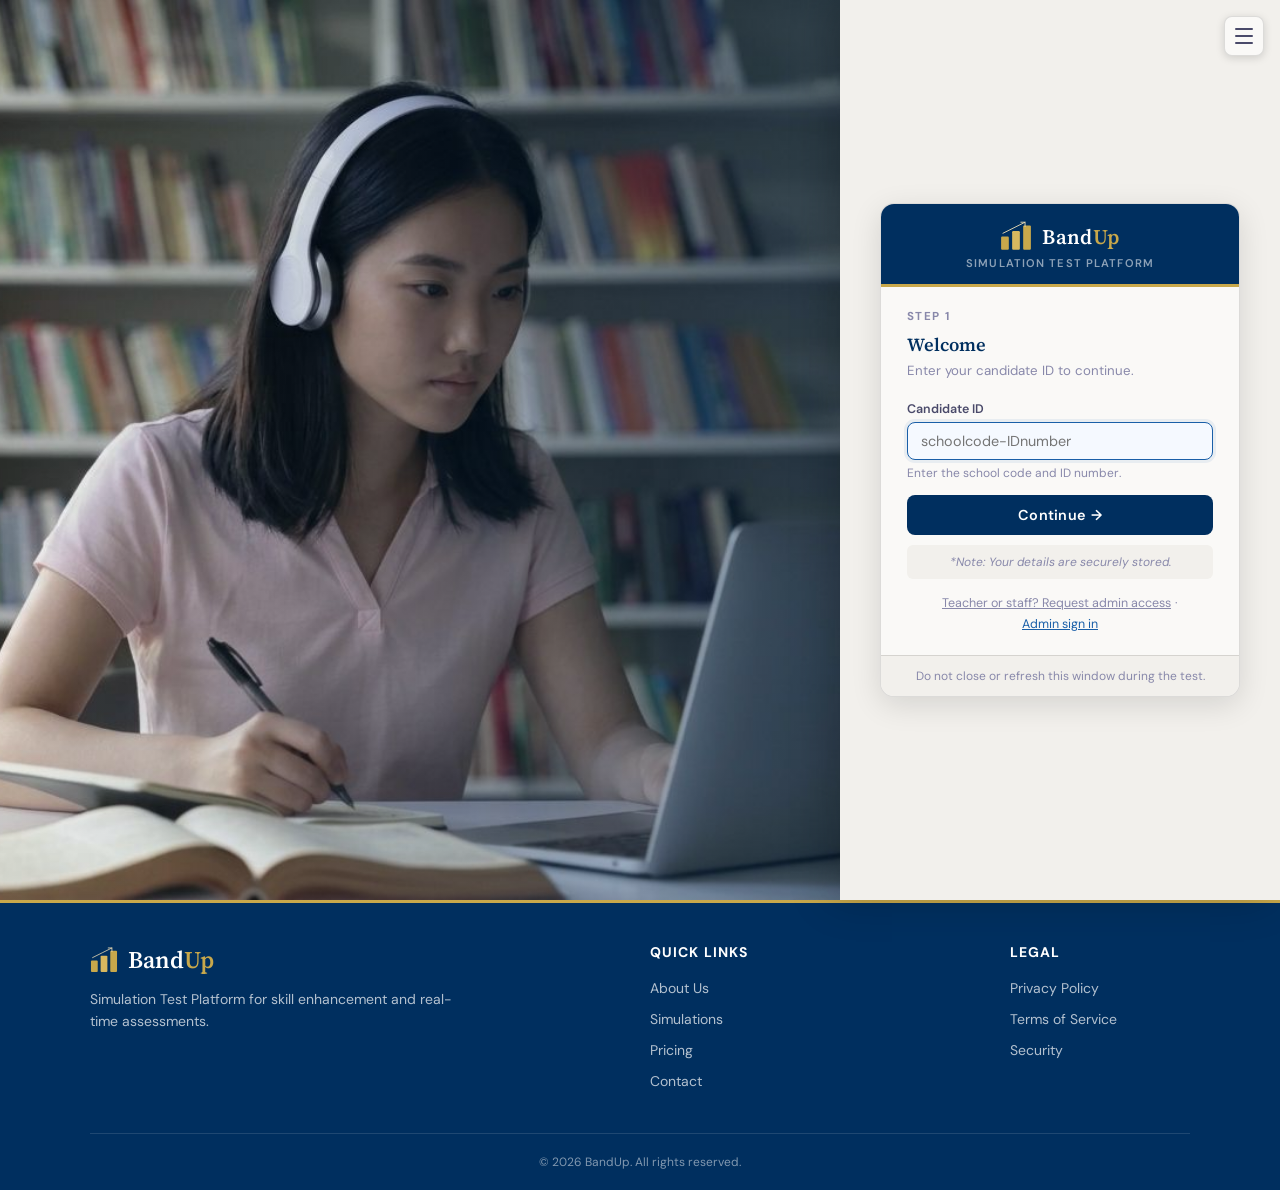
==== index.html @ 25b9d1f2 "Update index.html" ====
<!DOCTYPE html>
<html lang="en">
<head>
<meta charset="UTF-8">
<meta name="viewport" content="width=device-width, initial-scale=1.0">
<title>Sign In — BandUp</title>
<link rel="preconnect" href="https://fonts.googleapis.com">
<link href="https://fonts.googleapis.com/css2?family=Source+Serif+4:wght@300;400;600&family=DM+Sans:wght@400;500;600&display=swap" rel="stylesheet">
<style>
  *{box-sizing:border-box;margin:0;padding:0}
  html{font-size:100%;transition:font-size 0.08s linear}
  :root{
    --ink:#1a1a2e;--ink2:#4a4a6a;--ink3:#8888aa;
    --paper:#faf9f7;--paper2:#f2f0ec;--paper3:#e8e5df;
    --blue:#002f5f;--blue2:#1a5fa8;--gold:#c8a84b;
    --green:#2e7d4f;--red:#c0392b;--border:rgba(0,0,0,0.12);
    --input-bg:#fff;--input-bg-focus:#f5f9ff;
  }
  body.dark-mode{
    --ink:#e8e8f0;--ink2:#b8b8d0;--ink3:#8888aa;
    --paper:#1c1d2b;--paper2:#23243a;--paper3:#33344a;
    --blue:#1a5fa8;--blue2:#3a7fd8;--gold:#d8b85f;
    --green:#4caf6e;--red:#e05858;--border:rgba(255,255,255,0.12);
    --input-bg:#23243a;--input-bg-focus:#2a2c46;
  }

  /* BURGER MENU (accessibility settings) */
  .a11y-menu{position:fixed;top:16px;right:16px;z-index:10}
  .burger-btn{width:40px;height:40px;display:flex;flex-direction:column;align-items:center;justify-content:center;gap:5px;background:var(--paper);border:1px solid var(--border);border-radius:8px;cursor:pointer;box-shadow:0 2px 8px rgba(0,0,0,0.15)}
  .burger-btn:hover{background:var(--paper2)}
  .burger-btn span{display:block;width:18px;height:2px;background:var(--ink2);border-radius:2px;transition:transform 0.2s ease,opacity 0.2s ease}
  .burger-btn.open span:nth-child(1){transform:translateY(7px) rotate(45deg)}
  .burger-btn.open span:nth-child(2){opacity:0}
  .burger-btn.open span:nth-child(3){transform:translateY(-7px) rotate(-45deg)}
  .a11y-panel{position:absolute;top:48px;right:0;width:250px;background:var(--paper);border:1px solid var(--border);border-radius:10px;box-shadow:0 10px 30px rgba(0,0,0,0.25);padding:12px 14px;display:flex;flex-direction:column;gap:12px}
  .a11y-panel[hidden]{display:none}
  .a11y-row{display:flex;align-items:center;justify-content:space-between;gap:10px}
  .a11y-label{font-size:0.78rem;font-weight:600;color:var(--ink2)}
  .a11y-panel .fs-btn{background:var(--paper2);border:1px solid var(--border);color:var(--ink2)}
  .a11y-panel .fs-btn:hover{background:var(--paper3)}
  .font-size-ctrl{display:flex;gap:8px;align-items:center}
  .fs-icon{font-family:'DM Sans',sans-serif;font-weight:700;color:var(--ink2);line-height:1;user-select:none}
  .fs-icon-sm{font-size:0.68rem}
  .fs-icon-lg{font-size:1rem}
  .fs-slider{width:80px;height:4px;-webkit-appearance:none;appearance:none;background:var(--paper3);border-radius:2px;outline:none;cursor:pointer}
  .fs-slider::-webkit-slider-thumb{-webkit-appearance:none;appearance:none;width:14px;height:14px;border-radius:50%;background:var(--blue);cursor:pointer;border:2px solid #fff;box-shadow:0 1px 4px rgba(0,0,0,0.3)}
  .fs-slider::-moz-range-thumb{width:14px;height:14px;border-radius:50%;background:var(--blue);cursor:pointer;border:none;box-shadow:0 1px 4px rgba(0,0,0,0.3)}
  .fs-btn{padding:6px 12px;border-radius:5px;font-size:0.78rem;font-weight:700;cursor:pointer;font-family:'DM Sans',sans-serif;transition:all 0.15s;line-height:1}

  /* PAGE LAYOUT — picture left, login panel right */
  body{font-family:'DM Sans',sans-serif;margin:0;color:var(--ink);background:var(--paper);overflow-x:hidden}
  body.dark-mode{background-color:#15161f}

  .page{display:flex;min-height:100vh}
  .hero{
    flex:1;position:relative;
    background:url('img/login-page-img.jpg') center/cover no-repeat;
    background-color:var(--blue);
  }
  .hero::before{
    content:'';position:absolute;inset:0;pointer-events:none;
    background:linear-gradient(90deg,rgba(0,47,95,0.05) 0%,rgba(0,47,95,0.35) 100%);
  }

  .login-shell{
    position:relative;z-index:1;flex:0 0 440px;
    display:flex;align-items:center;justify-content:center;
    padding:24px;background:var(--paper2);
    box-shadow:-10px 0 40px rgba(0,0,0,0.2);
  }

  @media (max-width:800px){
    .page{flex-direction:column}
    .hero{display:none}
    .login-shell{flex:1 1 auto;box-shadow:none;padding:20px}
  }

  /* CARD (smaller) */
  .card{
    position:relative;width:100%;max-width:360px;min-height:0;
    max-height:calc(100vh - 48px);
    background:var(--paper);border:1px solid var(--border);border-radius:14px;
    box-shadow:0 8px 30px rgba(0,0,0,0.12);overflow:hidden;
    display:flex;flex-direction:column;
  }
  .card-header{background:var(--blue);padding:16px 26px 14px;text-align:center;border-bottom:3px solid var(--gold)}
  .brand-lockup{display:flex;align-items:center;justify-content:center;gap:10px;margin-bottom:4px}
  .card-logo-text{font-family:'Source Serif 4',serif;font-size:1.3rem;font-weight:600;color:#fff;letter-spacing:0.02em}
  .card-logo-text span{color:var(--gold)}
  .card-sub{font-size:0.7rem;color:rgba(255,255,255,0.55);letter-spacing:0.1em;text-transform:uppercase;font-weight:600}

  .card-body{padding:22px 26px;flex:1;overflow-y:auto;min-height:0}
  .step{animation:stepIn 0.32s cubic-bezier(0.16,1,0.3,1)}
  @keyframes stepIn{from{opacity:0;transform:translateY(10px) scale(0.99)}to{opacity:1;transform:translateY(0) scale(1)}}
  @keyframes popIn{from{opacity:0;transform:scale(0.96)}to{opacity:1;transform:scale(1)}}
  .card{animation:popIn 0.4s cubic-bezier(0.16,1,0.3,1)}

  .btn-primary{transition:transform 0.15s cubic-bezier(0.16,1,0.3,1),box-shadow 0.15s ease,background 0.15s ease}
  .btn-primary:hover{transform:translateY(-1px);box-shadow:0 6px 16px rgba(0,47,95,0.25)}
  .btn-primary:active{transform:translateY(0) scale(0.98)}
  .field input,.field select{transition:border-color 0.15s ease,box-shadow 0.15s ease,background-color 0.15s ease}
  .error-msg,.success-msg{transition:opacity 0.2s ease,transform 0.2s ease}
  .error-msg.show,.success-msg.show{animation:shake 0.35s ease}
  @keyframes shake{0%,100%{transform:translateX(0)}20%{transform:translateX(-4px)}40%{transform:translateX(4px)}60%{transform:translateX(-3px)}80%{transform:translateX(3px)}}
  .back-link{transition:transform 0.15s ease,color 0.15s ease}
  .back-link:hover{transform:translateX(-2px)}
  .spinner{transition:opacity 0.15s ease}

  body.no-animations, body.no-animations *, body.no-animations *::before, body.no-animations *::after{
    animation-duration:0.001s !important; animation-delay:0s !important;
    transition-duration:0.001s !important; transition-delay:0s !important;
  }

  .step-label{font-size:0.72rem;font-weight:700;letter-spacing:0.12em;text-transform:uppercase;color:var(--ink3);margin-bottom:8px}
  .step-title{font-family:'Source Serif 4',serif;font-size:1.15rem;font-weight:600;color:var(--blue);margin-bottom:4px}
  .step-desc{font-size:0.83rem;color:var(--ink3);margin-bottom:20px;line-height:1.5}
  .field{margin-bottom:14px}
  .field label{display:block;font-size:0.78rem;font-weight:600;color:var(--ink2);margin-bottom:5px}
  .field input,.field select{width:100%;padding:9px 13px;border:1px solid var(--paper3);border-radius:8px;font-family:'DM Sans',sans-serif;font-size:0.9rem;color:var(--ink);background:var(--input-bg,#fff)}
  .field input:focus,.field select:focus{outline:none;border-color:var(--blue2);background:var(--input-bg-focus,#f5f9ff);box-shadow:0 0 0 3px rgba(26,95,168,0.08)}
  .field input:disabled{background:var(--paper2);color:var(--ink3)}
  .field select{cursor:pointer}
  .row2{display:grid;grid-template-columns:1fr 1fr;gap:12px}
  .error-msg{font-size:0.78rem;color:var(--red);font-weight:600;margin-bottom:10px;display:none;padding:8px 12px;background:#fff5f5;border:1px solid #f5b8b8;border-radius:6px}
  .error-msg.show{display:block}
  .success-msg{font-size:0.78rem;color:var(--green);font-weight:600;margin-bottom:10px;display:none;padding:8px 12px;background:#f5fbf7;border:1px solid #a8dbb8;border-radius:6px}
  .success-msg.show{display:block}
  .btn-primary{width:100%;padding:11px;background:var(--blue);color:#fff;border:none;border-radius:8px;font-family:'DM Sans',sans-serif;font-size:0.9rem;font-weight:600;cursor:pointer;letter-spacing:0.02em;margin-top:6px;display:flex;align-items:center;justify-content:center;gap:8px}
  .btn-primary:hover{background:var(--blue2)}
  .btn-primary:disabled{background:var(--ink3);cursor:not-allowed;transform:none}
  .back-link{display:inline-flex;align-items:center;gap:6px;font-size:0.78rem;color:var(--ink3);cursor:pointer;margin-bottom:14px;background:none;border:none;font-family:'DM Sans',sans-serif;padding:0}
  .back-link:hover{color:var(--blue)}
  .back-link::before{content:'←'}
  .admin-badge{display:inline-block;margin-bottom:12px;background:rgba(200,168,75,0.12);border:1px solid rgba(200,168,75,0.35);color:#7a5f1a;border-radius:6px;padding:4px 12px;font-size:0.75rem;font-weight:700;letter-spacing:0.08em;text-transform:uppercase}
  .welcome-badge{background:#f0f5ff;border:1px solid #c0d0f0;border-radius:8px;padding:10px 14px;margin-bottom:16px;font-size:0.85rem;color:var(--blue)}
  .welcome-badge b{display:block;font-size:1rem;margin-bottom:2px}
  .footer-note{text-align:center;font-size:0.75rem;color:var(--ink3);padding:12px 26px;border-top:1px solid var(--border);background:var(--paper2)}
  .spinner{width:16px;height:16px;border:2px solid rgba(255,255,255,0.4);border-top-color:#fff;border-radius:50%;animation:spin 0.6s linear infinite;display:none}
  .spinner.show{display:block}
  @keyframes spin{to{transform:rotate(360deg)}}
  .pw-wrap{position:relative}
  .pw-toggle{position:absolute;right:12px;top:50%;transform:translateY(-50%);background:none;border:none;cursor:pointer;color:var(--ink3);font-size:0.8rem;padding:0}
  .pw-toggle:hover{color:var(--blue)}
  .pw-strength{height:3px;border-radius:2px;margin-top:5px;transition:all 0.3s;background:var(--paper3)}
  .pw-strength.weak{background:var(--red);width:33%}
  .pw-strength.fair{background:var(--gold);width:66%}
  .pw-strength.strong{background:var(--green);width:100%}
  .hidden{display:none!important}

  /* CONFIG WARNING */
  .config-warn{background:#fff9e6;border:1px solid #f5d87a;border-radius:8px;padding:12px 16px;margin-bottom:16px;font-size:0.82rem;color:#7a5f1a;line-height:1.6;display:none}
  .config-warn.show{display:block}

  /* SITE FOOTER — normal full-width block under the page */
  .site-footer{
    width:100%;
    background:var(--blue,#002f5f);
    color:rgba(255,255,255,0.85);
    border-top:3px solid var(--gold,#c8a84b);
    padding:40px 24px 20px;
    display:flex;flex-direction:column;align-items:center;
  }
  .footer-container{
    width:100%;max-width:1100px;margin:0 auto;
    display:flex;flex-direction:row;justify-content:space-between;align-items:flex-start;flex-wrap:wrap;gap:32px;
  }
  .footer-brand{flex:1 1 320px;max-width:380px}
  .footer-logo{
    display:flex;align-items:center;gap:10px;
    font-family:'Source Serif 4',serif;font-size:1.5rem;font-weight:600;color:#fff;margin-bottom:12px;
  }
  .footer-logo .gold-text{color:var(--gold,#c8a84b)}
  .footer-desc{font-size:0.875rem;line-height:1.6;color:rgba(255,255,255,0.7);margin:0}
  .footer-links{flex:0 1 180px}
  .footer-links h4{color:#fff;font-size:0.875rem;font-weight:700;margin:0 0 16px 0;letter-spacing:0.08em;text-transform:uppercase}
  .footer-links ul{list-style:none;padding:0;margin:0}
  .footer-links li{margin-bottom:10px}
  .footer-links a{color:rgba(255,255,255,0.7);text-decoration:none;font-size:0.875rem;transition:color 0.2s ease}
  .footer-links a:hover{color:var(--gold,#c8a84b)}
  .footer-bottom{
    width:100%;max-width:1100px;margin:32px auto 0;padding-top:20px;
    border-top:1px solid rgba(255,255,255,0.12);
    text-align:center;font-size:0.75rem;color:rgba(255,255,255,0.5);
  }
  @media (max-width:600px){
    .footer-container{flex-direction:column;gap:24px}
    .footer-brand,.footer-links{flex:1 1 auto;max-width:none}
  }
</style>
</head>
<body>

<div class="a11y-menu" id="a11y-menu">
  <button class="burger-btn" id="burger-btn" onclick="toggleA11yMenu()" aria-label="Display settings" aria-expanded="false" aria-controls="a11y-panel">
    <span></span><span></span><span></span>
  </button>
  <div class="a11y-panel" id="a11y-panel" hidden>
    <div class="a11y-row">
      <span class="a11y-label">Text size</span>
      <div class="font-size-ctrl" title="Adjust text size">
        <span class="fs-icon fs-icon-sm">A</span>
        <input type="range" class="fs-slider" id="fs-slider" min="85" max="145" step="1" value="100"
               oninput="setFontSize(this.value)" aria-label="Text size">
        <span class="fs-icon fs-icon-lg">A</span>
      </div>
    </div>
    <div class="a11y-row">
      <span class="a11y-label">Dark mode</span>
      <button class="fs-btn" id="dark-mode-toggle" onclick="toggleDarkMode()" title="Toggle dark mode">🌙</button>
    </div>
    <div class="a11y-row">
      <span class="a11y-label">Animations</span>
      <button class="fs-btn" id="anim-toggle" onclick="toggleAnimations()" title="Toggle animations">✨</button>
    </div>
  </div>
</div>

<div class="page">
  <div class="hero" aria-hidden="true"></div>

  <div class="login-shell">
    <div class="card">
      <div class="card-header">
        <div class="brand-lockup">
          <svg width="32" height="32" viewBox="0 0 290 270" role="img" aria-label="BandUp">
            <rect x="10" y="140" width="70" height="120" rx="10" fill="#c8a84b"/>
            <rect x="110" y="90" width="70" height="170" rx="10" fill="#d8b85f"/>
            <rect x="210" y="40" width="70" height="220" rx="10" fill="#c8a84b"/>
            <path d="M27 110 L127 60 L227 10" fill="none" stroke="#f2e2b8" stroke-width="8" stroke-linecap="round" stroke-linejoin="round"/>
            <path d="M189 10 L227 10 L227 48" fill="none" stroke="#f2e2b8" stroke-width="8" stroke-linecap="round" stroke-linejoin="round"/>
          </svg>
          <div class="card-logo-text">
            Band<span>Up</span>
          </div>
        </div>
        <div class="card-sub">Simulation Test Platform</div>
      </div>

      <div class="card-body">

        <!-- STEP 0: Setup warning if Supabase is not configured -->
        <div id="setup-warn" class="config-warn">
          ⚠️ <b>Supabase not configured.</b> Open <code>bandup-api.js</code> in a text editor and set <code>SUPABASE_URL</code> and <code>SUPABASE_ANON_KEY</code>. See <code>README_SUPABASE.md</code>.
        </div>

        <!-- STEP 1: Candidate Number -->
        <div id="step1" class="step">
          <div class="step-label">Step 1</div>
          <div class="step-title">Welcome</div>
          <div class="step-desc">Enter your candidate ID to continue.</div>
          <div class="field">
            <label for="candidateNum">Candidate ID</label>
            <input type="text" id="candidateNum" placeholder="schoolcode-IDnumber" autofocus oninput="this.value=this.value.toUpperCase()">
            <div style="font-size:0.75rem;color:var(--ink3);margin-top:5px">Enter the school code and ID number.</div>
          </div>
          <div class="error-msg" id="err1"></div>
          <button class="btn-primary" id="btn1" onclick="handleStep1()">
            <span id="btn1-txt">Continue →</span>
            <div class="spinner" id="spin1"></div>
          </button>
          <div style="font-size:0.75rem;font-style:italic;color:var(--ink3);text-align:center;margin-top:10px;padding:8px;background:var(--paper2);border-radius:6px;line-height:1.5">*Note: Your details are securely stored.</div>
          <div style="text-align:center;margin-top:12px">
            <button onclick="goTo('step1','step-admin-request')" style="background:none;border:none;color:var(--ink3);font-size:0.78rem;cursor:pointer;font-family:'DM Sans',sans-serif;text-decoration:underline">
              Teacher or staff? Request admin access
            </button>
            <span style="color:var(--ink3);font-size:0.78rem"> · </span>
            <button onclick="openAdminStep('sub','')" style="background:none;border:none;color:var(--blue2);font-size:0.78rem;cursor:pointer;font-family:'DM Sans',sans-serif;text-decoration:underline">
              Admin sign in
            </button>
          </div>
        </div>

        <!-- STEP ADMIN -->
        <div id="step-admin" class="step hidden">
          <button class="back-link" onclick="goTo('step-admin','step1')">Back</button>
          <div class="admin-badge">Admin Access</div>
          <div class="step-title">Administrator Login</div>
          <div class="step-desc" id="adminStepDesc">Enter admin password to access the control panel.</div>
          <div class="field hidden" id="adminEmailWrap">
            <label for="adminEmail">Admin Email</label>
            <input type="email" id="adminEmail" placeholder="name@email.com" autocomplete="username">
          </div>
          <div class="field">
            <label for="adminPass">Password</label>
            <input type="password" id="adminPass" placeholder="Enter password">
          </div>
          <div class="error-msg" id="err-admin"></div>
          <button class="btn-primary" onclick="verifyAdmin()">Sign In →</button>
          <div style="text-align:center;margin-top:12px">
            <button onclick="goTo('step-admin','step-admin-request')" style="background:none;border:none;color:var(--blue2);font-size:0.8rem;cursor:pointer;font-family:'DM Sans',sans-serif;text-decoration:underline">
              No account yet? Request admin access
            </button>
          </div>
        </div>

        <!-- STEP: REQUEST ADMIN ACCESS -->
        <div id="step-admin-request" class="step hidden">
          <button class="back-link" onclick="goTo('step-admin-request','step1')">Back</button>
          <div class="admin-badge">Admin Access</div>
          <div class="step-title">Request Admin Access</div>
          <div class="step-desc">Send a request to the Owner. You can sign in once it is approved, and you will only see the sections the Owner gives you.</div>
          <div class="field">
            <label for="adminReqName">Full Name</label>
            <input type="text" id="adminReqName" placeholder="e.g. Maria Santos" autocomplete="name">
          </div>
          <div class="field">
            <label for="adminReqEmail">Email Address</label>
            <input type="email" id="adminReqEmail" placeholder="name@email.com" autocomplete="email">
          </div>
          <div class="field">
            <label for="adminReqPass">Create Password</label>
            <div class="pw-wrap">
              <input type="password" id="adminReqPass" placeholder="At least 8 characters" autocomplete="new-password">
              <button class="pw-toggle" onclick="togglePw('adminReqPass',this)" type="button">Show</button>
            </div>
          </div>
          <div class="field">
            <label for="adminReqConfirm">Confirm Password</label>
            <div class="pw-wrap">
              <input type="password" id="adminReqConfirm" placeholder="Re-enter password" autocomplete="new-password">
              <button class="pw-toggle" onclick="togglePw('adminReqConfirm',this)" type="button">Show</button>
            </div>
          </div>
          <div class="error-msg" id="err-adminreq"></div>
          <div class="success-msg" id="suc-adminreq"></div>
          <button class="btn-primary" id="btn-adminreq" onclick="handleAdminRequest()">
            <span id="btn-adminreq-txt">Send Request →</span>
            <div class="spinner" id="spin-adminreq"></div>
          </button>
        </div>

        <!-- STEP 2a: RETURNING candidate — password login -->
        <div id="step-login" class="step hidden">
          <button class="back-link" onclick="goTo('step-login','step1')">Back</button>
          <div class="step-label">Welcome Back</div>
          <div class="welcome-badge" id="welcome-badge">
            <b id="welcome-name">Loading...</b>
            <span id="welcome-id" style="color:var(--ink3);font-size:0.78rem"></span>
          </div>
          <div class="step-desc">Enter your password to continue.</div>
          <div class="field">
            <label for="loginPass">Password</label>
            <div class="pw-wrap">
              <input type="password" id="loginPass" placeholder="Enter your password">
              <button class="pw-toggle" onclick="togglePw('loginPass',this)" type="button">Show</button>
            </div>
          </div>
          <div class="error-msg" id="err-login"></div>
          <button class="btn-primary" id="btn-login" onclick="handleLogin()">
            <span id="btn-login-txt">Sign In →</span>
            <div class="spinner" id="spin-login"></div>
          </button>
          <div style="text-align:center;margin-top:12px">
            <button onclick="goForgotPassword()" style="background:none;border:none;color:var(--blue2);font-size:0.8rem;cursor:pointer;font-family:'DM Sans',sans-serif;text-decoration:underline">
              Forgot password?
            </button>
          </div>
        </div>

        <!-- STEP 2b: NEW candidate — fill details + create password -->
        <div id="step-register" class="step hidden">
          <button class="back-link" onclick="goTo('step-register','step1')">Back</button>
          <div class="step-label">New Candidate — Registration</div>
          <div class="step-title">Personal Details</div>
          <div class="step-desc">Fill in your details and create a password. You'll use these to log in next time.</div>
          <div class="field">
            <label>Candidate Number</label>
            <input type="text" id="disp-id" disabled>
          </div>
          <div class="field">
            <label for="fullName">Full Name</label>
            <input type="text" id="fullName" placeholder="e.g. Santos, Maria">
          </div>
          <div class="row2">
            <div class="field">
              <label for="dob">Date of Birth</label>
              <input type="date" id="dob">
            </div>
            <div class="field">
              <label for="gender">Gender</label>
              <select id="gender">
                <option value="">Select...</option>
                <option>Male</option><option>Female</option>
                <option>Prefer not to say</option>
              </select>
            </div>
          </div>
          <div class="field">
            <label for="nationality">Nationality</label>
            <select id="nationality"><option value="">Select country...</option></select>
          </div>
          <div class="field">
            <label for="regEmail">Email Address</label>
            <input type="email" id="regEmail" placeholder="e.g. maria@gmail.com">
          </div>
          <div class="field">
            <label for="newPass">Create Password</label>
            <div class="pw-wrap">
              <input type="password" id="newPass" placeholder="At least 6 characters" oninput="checkStrength(this)">
              <button class="pw-toggle" onclick="togglePw('newPass',this)" type="button">Show</button>
            </div>
            <div class="pw-strength" id="pw-strength"></div>
          </div>
          <div class="field">
            <label for="confirmPass">Confirm Password</label>
            <div class="pw-wrap">
              <input type="password" id="confirmPass" placeholder="Re-enter password">
              <button class="pw-toggle" onclick="togglePw('confirmPass',this)" type="button">Show</button>
            </div>
          </div>
          <div class="field">
            <label for="regCourse">Course / Test Type</label>
            <select id="regCourse">
              <option value="IELTS">IELTS</option>
              <option value="TOEIC">TOEIC</option>
              <option value="TOEFL">TOEFL</option>
              <option value="ESL">ESL</option>
            </select>
            <div style="font-size:0.75rem;color:var(--ink3,#8888aa);margin-top:4px">This locks which tests you can take. Ask the admin if this needs to change later.</div>
          </div>
          <div class="error-msg" id="err-register"></div>
          <div class="success-msg" id="suc-register"></div>
          <button class="btn-primary" id="btn-register" onclick="handleRegisterSendOTP()">
            <span id="btn-register-txt">Proceed →</span>
            <div class="spinner" id="spin-register"></div>
          </button>
          <div style="text-align:center;margin-top:12px">
            <button onclick="switchToLogin()" style="background:none;border:none;color:var(--blue2);font-size:0.8rem;cursor:pointer;font-family:'DM Sans',sans-serif;text-decoration:underline">
              Already registered? Enter password instead
            </button>
          </div>
        </div>

        <!-- STEP OTP VERIFY (Registration) -->
        <div id="step-otp-reg" class="step hidden">
          <button class="back-link" onclick="goTo('step-otp-reg','step-register')">Back</button>
          <div class="step-label">Step 3 — Email Verification</div>
          <div class="step-title">Check Your Email</div>
          <div class="step-desc" id="otp-reg-desc">We sent a 6-digit code to your email. Enter it below to complete registration.</div>
          <div class="field">
            <label for="otpRegInput">Verification Code</label>
            <input type="text" id="otpRegInput" placeholder="e.g. 847291" maxlength="6" autocomplete="one-time-code" style="letter-spacing:0.18em;font-size:1.1rem;text-align:center">
          </div>
          <div class="error-msg" id="err-otp-reg"></div>
          <div class="success-msg" id="suc-otp-reg"></div>
          <button class="btn-primary" id="btn-otp-reg" onclick="handleVerifyOTPReg()">
            <span id="btn-otp-reg-txt">Verify & Register →</span>
            <div class="spinner" id="spin-otp-reg"></div>
          </button>
          <div style="text-align:center;margin-top:12px">
            <button onclick="resendOTPReg()" id="btn-resend-reg" style="background:none;border:none;color:var(--blue2);font-size:0.8rem;cursor:pointer;font-family:'DM Sans',sans-serif;text-decoration:underline">
              Resend code
            </button>
          </div>
        </div>

        <!-- STEP: FORGOT PASSWORD — enter email -->
        <div id="step-forgot" class="step hidden">
          <button class="back-link" onclick="goTo('step-forgot','step-login')">Back</button>
          <div class="step-label">Password Reset</div>
          <div class="step-title">Forgot Password?</div>
          <div class="step-desc">Enter the email address linked to your account. We'll send a reset code.</div>
          <div class="field">
            <label for="forgotEmail">Email Address</label>
            <input type="email" id="forgotEmail" placeholder="e.g. maria@gmail.com">
          </div>
          <div class="error-msg" id="err-forgot"></div>
          <div class="success-msg" id="suc-forgot"></div>
          <button class="btn-primary" id="btn-forgot" onclick="handleForgotPassword()">
            <span id="btn-forgot-txt">Send Reset Code →</span>
            <div class="spinner" id="spin-forgot"></div>
          </button>
        </div>

        <!-- STEP: FORGOT PASSWORD — enter OTP + new password -->
        <div id="step-reset" class="step hidden">
          <button class="back-link" onclick="goTo('step-reset','step-forgot')">Back</button>
          <div class="step-label">Password Reset — Step 2</div>
          <div class="step-title">Reset Password</div>
          <div class="step-desc" id="reset-desc">Enter the 6-digit code sent to your email, then set a new password.</div>
          <div class="field">
            <label for="resetOTPInput">Verification Code</label>
            <input type="text" id="resetOTPInput" placeholder="e.g. 847291" maxlength="6" autocomplete="one-time-code" style="letter-spacing:0.18em;font-size:1.1rem;text-align:center">
          </div>
          <div class="field">
            <label for="resetNewPass">New Password</label>
            <div class="pw-wrap">
              <input type="password" id="resetNewPass" placeholder="At least 6 characters" oninput="checkStrengthById('resetNewPass','pw-strength-reset')">
              <button class="pw-toggle" onclick="togglePw('resetNewPass',this)" type="button">Show</button>
            </div>
            <div class="pw-strength" id="pw-strength-reset"></div>
          </div>
          <div class="field">
            <label for="resetConfirmPass">Confirm New Password</label>
            <div class="pw-wrap">
              <input type="password" id="resetConfirmPass" placeholder="Re-enter new password">
              <button class="pw-toggle" onclick="togglePw('resetConfirmPass',this)" type="button">Show</button>
            </div>
          </div>
          <div class="error-msg" id="err-reset"></div>
          <div class="success-msg" id="suc-reset"></div>
          <button class="btn-primary" id="btn-reset" onclick="handleResetPassword()">
            <span id="btn-reset-txt">Reset Password →</span>
            <div class="spinner" id="spin-reset"></div>
          </button>
        </div>

      </div>
      <div class="footer-note">Do not close or refresh this window during the test.</div>
    </div>
  </div><!-- /login-shell -->
</div><!-- /page -->

<footer class="site-footer">
  <div class="footer-container">
    <!-- Brand Info Section -->
    <div class="footer-brand">
      <div class="footer-logo">
        <svg width="28" height="28" viewBox="0 0 290 270" role="img" aria-label="BandUp">
          <rect x="10" y="140" width="70" height="120" rx="10" fill="#c8a84b"/>
          <rect x="110" y="90" width="70" height="170" rx="10" fill="#d8b85f"/>
          <rect x="210" y="40" width="70" height="220" rx="10" fill="#c8a84b"/>
          <path d="M27 110 L127 60 L227 10" fill="none" stroke="#f2e2b8" stroke-width="8" stroke-linecap="round" stroke-linejoin="round"/>
          <path d="M189 10 L227 10 L227 48" fill="none" stroke="#f2e2b8" stroke-width="8" stroke-linecap="round" stroke-linejoin="round"/>
        </svg>
        <span>Band<span class="gold-text">Up</span></span>
      </div>
      <p class="footer-desc">Simulation Test Platform for skill enhancement and real-time assessments.</p>
    </div>

    <!-- Quick Links -->
    <div class="footer-links">
      <h4>Quick Links</h4>
      <ul>
        <li><a href="#about">About Us</a></li>
        <li><a href="#simulations">Simulations</a></li>
        <li><a href="#pricing">Pricing</a></li>
        <li><a href="#contact">Contact</a></li>
      </ul>
    </div>

    <!-- Legal Links -->
    <div class="footer-links">
      <h4>Legal</h4>
      <ul>
        <li><a href="#privacy">Privacy Policy</a></li>
        <li><a href="#terms">Terms of Service</a></li>
        <li><a href="#security">Security</a></li>
      </ul>
    </div>
  </div>

  <!-- Copyright Bar -->
  <div class="footer-bottom">
    <p>&copy; 2026 BandUp. All rights reserved.</p>
  </div>
</footer>

<script src="bandup-api.js"></script>
<script>
const COUNTRIES = ["Afghanistan","Albania","Algeria","Andorra","Angola","Antigua and Barbuda","Argentina","Armenia","Australia","Austria","Azerbaijan","Bahamas","Bahrain","Bangladesh","Barbados","Belarus","Belgium","Belize","Benin","Bhutan","Bolivia","Bosnia and Herzegovina","Botswana","Brazil","Brunei","Bulgaria","Burkina Faso","Burundi","Cabo Verde","Cambodia","Cameroon","Canada","Central African Republic","Chad","Chile","China","Colombia","Comoros","Congo","Costa Rica","Croatia","Cuba","Cyprus","Czech Republic","Denmark","Djibouti","Dominica","Dominican Republic","Ecuador","Egypt","El Salvador","Equatorial Guinea","Eritrea","Estonia","Eswatini","Ethiopia","Fiji","Finland","France","Gabon","Gambia","Georgia","Germany","Ghana","Greece","Grenada","Guatemala","Guinea","Guinea-Bissau","Guyana","Haiti","Honduras","Hungary","Iceland","India","Indonesia","Iran","Iraq","Ireland","Israel","Italy","Jamaica","Japan","Jordan","Kazakhstan","Kenya","Kiribati","Kuwait","Kyrgyzstan","Laos","Latvia","Lebanon","Lesotho","Liberia","Libya","Liechtenstein","Lithuania","Luxembourg","Madagascar","Malawi","Malaysia","Maldives","Mali","Malta","Marshall Islands","Mauritania","Mauritius","Mexico","Micronesia","Moldova","Monaco","Mongolia","Montenegro","Morocco","Mozambique","Myanmar","Namibia","Nauru","Nepal","Netherlands","New Zealand","Nicaragua","Niger","Nigeria","North Korea","North Macedonia","Norway","Oman","Pakistan","Palau","Palestine","Panama","Papua New Guinea","Paraguay","Peru","Philippines","Poland","Portugal","Qatar","Romania","Russia","Rwanda","Saint Kitts and Nevis","Saint Lucia","Saint Vincent and the Grenadines","Samoa","San Marino","Sao Tome and Principe","Saudi Arabia","Senegal","Serbia","Seychelles","Sierra Leone","Singapore","Slovakia","Slovenia","Solomon Islands","Somalia","South Africa","South Korea","South Sudan","Spain","Sri Lanka","Sudan","Suriname","Sweden","Switzerland","Syria","Taiwan","Tajikistan","Tanzania","Thailand","Timor-Leste","Togo","Tonga","Trinidad and Tobago","Tunisia","Turkey","Turkmenistan","Tuvalu","Uganda","Ukraine","United Arab Emirates","United Kingdom","United States","Uruguay","Uzbekistan","Vanuatu","Vatican City","Venezuela","Vietnam","Yemen","Zambia","Zimbabwe"];

const FONT_SCALE_MIN = 85, FONT_SCALE_MAX = 145;
let fontScalePct = 100;

function initAccessibilityPrefs() {
  const savedScale = parseInt(localStorage.getItem('ielts_font_scale'));
  if (!isNaN(savedScale) && savedScale >= FONT_SCALE_MIN && savedScale <= FONT_SCALE_MAX) {
    fontScalePct = savedScale;
  }
  applyFontScale();
  const slider = document.getElementById('fs-slider');
  if (slider) slider.value = fontScalePct;
  const darkOn = localStorage.getItem('ielts_dark_mode') === '1';
  if (darkOn) {
    document.body.classList.add('dark-mode');
    const btn = document.getElementById('dark-mode-toggle');
    if (btn) btn.textContent = '☀️';
  }
  const animsOff = localStorage.getItem('ielts_animations_off') === '1';
  if (animsOff) {
    document.body.classList.add('no-animations');
    const ab = document.getElementById('anim-toggle');
    if (ab) { ab.textContent = '⏸'; ab.title = 'Animations off — click to turn on'; }
  }
}
function applyFontScale() {
  document.documentElement.style.fontSize = fontScalePct + '%';
  localStorage.setItem('ielts_font_scale', fontScalePct);
}
function setFontSize(pct) {
  const val = parseInt(pct, 10);
  if (isNaN(val) || val < FONT_SCALE_MIN || val > FONT_SCALE_MAX) return;
  fontScalePct = val;
  applyFontScale();
}
function toggleAnimations() {
  const isOff = document.body.classList.toggle('no-animations');
  localStorage.setItem('ielts_animations_off', isOff ? '1' : '0');
  const btn = document.getElementById('anim-toggle');
  if (btn) { btn.textContent = isOff ? '⏸' : '✨'; btn.title = isOff ? 'Animations off — click to turn on' : 'Toggle animations'; }
}
function toggleDarkMode() {
  const isDark = document.body.classList.toggle('dark-mode');
  localStorage.setItem('ielts_dark_mode', isDark ? '1' : '0');
  const btn = document.getElementById('dark-mode-toggle');
  if (btn) btn.textContent = isDark ? '☀️' : '🌙';
}

function toggleA11yMenu(forceOpen) {
  const panel = document.getElementById('a11y-panel');
  const btn = document.getElementById('burger-btn');
  const open = typeof forceOpen === 'boolean' ? forceOpen : panel.hidden;
  panel.hidden = !open;
  btn.classList.toggle('open', open);
  btn.setAttribute('aria-expanded', open ? 'true' : 'false');
}
document.addEventListener('click', e => {
  const menu = document.getElementById('a11y-menu');
  if (menu && !menu.contains(e.target)) toggleA11yMenu(false);
});
document.addEventListener('keydown', e => {
  if (e.key === 'Escape') toggleA11yMenu(false);
});

window.onload = () => {
  initAccessibilityPrefs();
  const sel = document.getElementById('nationality');
  COUNTRIES.forEach(c => { const o=document.createElement('option'); o.value=c; o.textContent=c; sel.appendChild(o); });
  if (typeof SUPABASE_URL === 'undefined' || /YOUR-PROJECT-REF/.test(SUPABASE_URL)) {
    document.getElementById('setup-warn').classList.add('show');
  }
  setTimeout(() => { const first = document.getElementById('candidateNum'); if (first) first.focus(); }, 150);
};

function goTo(hideId, showId) {
  document.getElementById(hideId).classList.add('hidden');
  document.getElementById(showId).classList.remove('hidden');
}
function showErr(id, msg) { const el=document.getElementById(id); el.textContent=msg; el.classList.add('show'); }
function hideErr(id) { document.getElementById(id).classList.remove('show'); }
function showSuc(id, msg) { const el=document.getElementById(id); el.textContent=msg; el.classList.add('show'); }
function setLoading(btnId, spinId, txtId, loading, label='Continue →') {
  document.getElementById(btnId).disabled = loading;
  document.getElementById(spinId).classList.toggle('show', loading);
  document.getElementById(txtId).textContent = loading ? 'Please wait...' : label;
}
function togglePw(inputId, btn) {
  const inp = document.getElementById(inputId);
  const show = inp.type === 'password';
  inp.type = show ? 'text' : 'password';
  btn.textContent = show ? 'Hide' : 'Show';
}
function checkStrength(inp) {
  const v = inp.value;
  const bar = document.getElementById('pw-strength');
  if (!v) { bar.className='pw-strength'; return; }
  if (v.length < 6) bar.className='pw-strength weak';
  else if (v.length < 10 || !/[0-9]/.test(v)) bar.className='pw-strength fair';
  else bar.className='pw-strength strong';
}

async function handleStep1() {
  let id = document.getElementById('candidateNum').value.trim().toUpperCase();
  hideErr('err1');
  if (!id) { showErr('err1','Please enter your candidate number.'); return; }

  if (id.toLowerCase() === 'superadmin') { openAdminStep('owner'); return; }
  if (id.includes('@'))                  { openAdminStep('sub', id.toLowerCase()); return; }

  if (!/^[A-Z]{3}-\d{5}$/.test(id)) {
    showErr('err1','Candidate ID is not valid. Please contact administrator for further assistance.');
    return;
  }
  document.getElementById('candidateNum').value = id;
  setLoading('btn1','spin1','btn1-txt',true);

  try {
    const data = await callSheets({ action:'checkCandidate', candidateID: id });
    if (data.exists) {
      document.getElementById('welcome-name').textContent = data.name;
      document.getElementById('welcome-id').textContent = 'ID: ' + id;
      sessionStorage.setItem('pendingID', id);
      sessionStorage.setItem('pendingName', data.name);
      goTo('step1','step-login');
      setTimeout(()=>document.getElementById('loginPass').focus(),50);
    } else {
      sessionStorage.setItem('pendingID', id);
      document.getElementById('disp-id').value = id;
      goTo('step1','step-register');
      setTimeout(()=>document.getElementById('fullName').focus(),50);
    }
  } catch(e) {
    sessionStorage.setItem('pendingID', id);
    document.getElementById('disp-id').value = id;
    showErr('err1','⚠️ Could not verify ID — proceeding to registration.');
    setTimeout(()=>{
      hideErr('err1');
      goTo('step1','step-register');
      setTimeout(()=>document.getElementById('fullName').focus(),50);
    }, 2000);
  } finally {
    setLoading('btn1','spin1','btn1-txt',false,'Continue →');
  }
}

function switchToLogin() {
  const id = sessionStorage.getItem('pendingID') || '';
  const name = document.getElementById('fullName').value.trim() || id;
  document.getElementById('welcome-name').textContent = name;
  document.getElementById('welcome-id').textContent = 'ID: ' + id;
  goTo('step-register', 'step-login');
  setTimeout(()=>document.getElementById('loginPass').focus(), 50);
}

let adminMode = 'owner';
function openAdminStep(mode, email) {
  adminMode = mode;
  const sub = mode === 'sub';
  document.getElementById('adminEmailWrap').classList.toggle('hidden', !sub);
  document.getElementById('adminStepDesc').textContent = sub
    ? 'Sign in with your admin email and password.'
    : 'Enter admin password to access the control panel.';
  if (sub) document.getElementById('adminEmail').value = email || '';
  hideErr('err-admin');
  goTo('step1','step-admin');
  setTimeout(()=>document.getElementById('adminPass').focus(),50);
}

async function handleAdminRequest() {
  const name    = document.getElementById('adminReqName').value.trim();
  const email   = document.getElementById('adminReqEmail').value.trim().toLowerCase();
  const pass    = document.getElementById('adminReqPass').value;
  const confirm = document.getElementById('adminReqConfirm').value;
  hideErr('err-adminreq');
  if (!name)                                   { showErr('err-adminreq','Please enter your full name.'); return; }
  if (!/^[^\s@]+@[^\s@]+\.[^\s@]+$/.test(email)) { showErr('err-adminreq','Please enter a valid email address.'); return; }
  if (pass.length < 8)                         { showErr('err-adminreq','Password must be at least 8 characters.'); return; }
  if (pass !== confirm)                        { showErr('err-adminreq','Passwords do not match.'); return; }

  setLoading('btn-adminreq','spin-adminreq','btn-adminreq-txt',true,'Send Request →');
  try {
    const data = await callSheets({ action:'requestAdminAccess', fullName:name, email, password:pass });
    if (data.success) {
      showSuc('suc-adminreq', '✅ ' + (data.message || 'Request sent!'));
      document.getElementById('btn-adminreq').style.display = 'none';
      ['adminReqName','adminReqEmail','adminReqPass','adminReqConfirm'].forEach(id => document.getElementById(id).value = '');
      setTimeout(()=>{
        goTo('step-admin-request','step1');
        document.getElementById('btn-adminreq').style.display = '';
        document.getElementById('suc-adminreq').classList.remove('show');
        document.getElementById('candidateNum').value = '';
      }, 4500);
    } else {
      showErr('err-adminreq', data.message || 'Could not send the request.');
    }
  } catch(e) {
    showErr('err-adminreq','Cannot connect to server.');
  } finally {
    setLoading('btn-adminreq','spin-adminreq','btn-adminreq-txt',false,'Send Request →');
  }
}

async function verifyAdmin() {
  const pass = document.getElementById('adminPass').value;
  const subEmail = document.getElementById('adminEmail').value.trim().toLowerCase();
  hideErr('err-admin');
  if (adminMode === 'sub' && !subEmail) { showErr('err-admin','Please enter your admin email.'); return; }
  if (!pass) { showErr('err-admin','Please enter a password.'); return; }

  const btn = document.querySelector('#step-admin .btn-primary');
  if (btn) { btn.disabled = true; btn.textContent = 'Verifying...'; }

  try {
    const data = adminMode === 'sub'
      ? await callSheets({ action:'verifyAdmin', email: subEmail, password: pass })
      : await callSheets({ action:'verifyAdmin', password: pass });
    if (data.success) {
      const sub = adminMode === 'sub' || data.role === 'SubAdmin';
      sessionStorage.setItem('adminToken', data.adminToken || '');
      sessionStorage.setItem('userRole','Admin');
      sessionStorage.setItem('adminRole', sub ? 'SubAdmin' : 'Owner');
      sessionStorage.setItem('adminName', sub ? (data.adminName || '') : 'Owner');
      sessionStorage.setItem('adminPerms', JSON.stringify(sub ? (data.permissions || []) : []));
      sessionStorage.setItem('candidateName', sub ? (data.adminName || 'ADMIN') : 'SYSTEM ADMIN');
      sessionStorage.setItem('candidateID','000000');
      window.location.href = 'admin.html';
    } else {
      showErr('err-admin', data.message || 'Incorrect password.');
      document.getElementById('adminPass').value='';
      document.getElementById('adminPass').focus();
    }
  } catch(e) {
    showErr('err-admin','Cannot connect to server.');
  } finally {
    if (btn) { btn.disabled = false; btn.textContent = 'Sign In →'; }
  }
}

async function handleLogin() {
  const id   = sessionStorage.getItem('pendingID');
  const pass = document.getElementById('loginPass').value;
  hideErr('err-login');
  if (!pass) { showErr('err-login','Please enter your password.'); return; }

  setLoading('btn-login','spin-login','btn-login-txt',true,'Sign In →');
  try {
    const data = await callSheets({ action:'loginCandidate', candidateID:id, password:pass });
    if (data.success) {
      sessionStorage.removeItem('adminToken');
      sessionStorage.setItem('userRole','Candidate');
      sessionStorage.setItem('candidateName', data.fullName);
      sessionStorage.setItem('candidateID',   data.candidateID);
      sessionStorage.setItem('candidateData', JSON.stringify(data));
      window.location.href = 'profile.html';
    } else {
      showErr('err-login', data.message || 'Login failed.');
    }
  } catch(e) {
    showErr('err-login','Cannot connect to server.');
  } finally {
    setLoading('btn-login','spin-login','btn-login-txt',false,'Sign In →');
  }
}

async function handleRegisterSendOTP() {
  const id      = sessionStorage.getItem('pendingID');
  const name    = document.getElementById('fullName').value.trim();
  const dob     = document.getElementById('dob').value;
  const gender  = document.getElementById('gender').value;
  const nat     = document.getElementById('nationality').value;
  const course  = document.getElementById('regCourse').value;
  const email   = document.getElementById('regEmail').value.trim();
  const pass    = document.getElementById('newPass').value;
  const confirm = document.getElementById('confirmPass').value;

  hideErr('err-register');
  if (!name||!dob||!gender||!nat)      { showErr('err-register','Please fill in all fields.'); return; }
  if (!email || !email.includes('@'))  { showErr('err-register','Please enter a valid email address.'); return; }
  if (pass.length < 6)                 { showErr('err-register','Password must be at least 6 characters.'); return; }
  if (pass !== confirm)                { showErr('err-register','Passwords do not match.'); return; }

  setLoading('btn-register','spin-register','btn-register-txt',true,'Send Verification Code →');
  try {
    const data = await callSheets({ action: 'sendOTP', email, purpose: 'register', candidateID: id });
    if (data.success) {
      sessionStorage.setItem('pendingEmail', email);
      sessionStorage.setItem('pendingName', name);
      sessionStorage.setItem('pendingDOB', dob);
      sessionStorage.setItem('pendingGender', gender);
      sessionStorage.setItem('pendingNat', nat);
      sessionStorage.setItem('pendingCourse', course);
      sessionStorage.setItem('pendingPass', pass);

      document.getElementById('otp-reg-desc').textContent = 'We sent a 6-digit code to ' + email + '. Enter it below to complete registration.';
      goTo('step-register','step-otp-reg');
      setTimeout(()=>document.getElementById('otpRegInput').focus(),50);
    } else {
      showErr('err-register', data.message || 'Could not send verification code.');
    }
  } catch(e) {
    showErr('err-register','Cannot connect to server.');
  } finally {
    setLoading('btn-register','spin-register','btn-register-txt',false,'Send Verification Code →');
  }
}

async function handleVerifyOTPReg() {
  const otp     = document.getElementById('otpRegInput').value.trim();
  const id      = sessionStorage.getItem('pendingID');
  const name    = sessionStorage.getItem('pendingName');
  const email   = sessionStorage.getItem('pendingEmail');
  const dob     = sessionStorage.getItem('pendingDOB');
  const gender  = sessionStorage.getItem('pendingGender');
  const nat     = sessionStorage.getItem('pendingNat');
  const course  = sessionStorage.getItem('pendingCourse') || 'IELTS';
  const pass    = sessionStorage.getItem('pendingPass');

  hideErr('err-otp-reg');
  if (!otp || otp.length !== 6) { showErr('err-otp-reg','Please enter the 6-digit code.'); return; }

  setLoading('btn-otp-reg','spin-otp-reg','btn-otp-reg-txt',true,'Verify & Register →');
  try {
    const data = await callSheets({
      action: 'verifyOTPAndRegister',
      otp, candidateID: id, fullName: name,
      email, dob, gender, nationality: nat, course, password: pass
    });
    if (data.success) {
      showSuc('suc-otp-reg','✅ Registration submitted! Awaiting admin approval.');
      ['pendingEmail','pendingName','pendingDOB','pendingGender','pendingNat','pendingCourse','pendingPass'].forEach(k=>sessionStorage.removeItem(k));
      document.getElementById('btn-otp-reg').style.display = 'none';
      setTimeout(()=>{
        goTo('step-otp-reg','step1');
        document.getElementById('candidateNum').value = '';
        document.getElementById('btn-otp-reg').style.display = '';
      }, 3500);
    } else {
      showErr('err-otp-reg', data.message || 'Incorrect or expired code.');
    }
  } catch(e) {
    showErr('err-otp-reg','Cannot connect to server.');
  } finally {
    setLoading('btn-otp-reg','spin-otp-reg','btn-otp-reg-txt',false,'Verify & Register →');
  }
}

async function resendOTPReg() {
  const email = sessionStorage.getItem('pendingEmail');
  const id    = sessionStorage.getItem('pendingID');
  if (!email) { showErr('err-otp-reg','Email not found.'); return; }
  document.getElementById('btn-resend-reg').disabled = true;
  document.getElementById('btn-resend-reg').textContent = 'Sending...';
  try {
    await callSheets({ action:'sendOTP', email, purpose:'register', candidateID: id });
    hideErr('err-otp-reg');
    showSuc('suc-otp-reg','✅ New code sent!');
  } catch(e) {
    showErr('err-otp-reg','Could not resend.');
  } finally {
    document.getElementById('btn-resend-reg').disabled = false;
    document.getElementById('btn-resend-reg').textContent = 'Resend code';
  }
}

function goForgotPassword() {
  const id = sessionStorage.getItem('pendingID') || '';
  sessionStorage.setItem('resetCandidateID', id);
  goTo('step-login','step-forgot');
  setTimeout(()=>document.getElementById('forgotEmail').focus(),50);
}

async function handleForgotPassword() {
  const email = document.getElementById('forgotEmail').value.trim();
  hideErr('err-forgot');
  if (!email || !email.includes('@')) { showErr('err-forgot','Please enter a valid email address.'); return; }

  setLoading('btn-forgot','spin-forgot','btn-forgot-txt',true,'Send Reset Code →');
  try {
    const data = await callSheets({ action:'sendOTP', email, purpose:'reset' });
    if (data.success) {
      sessionStorage.setItem('resetEmail', email);
      document.getElementById('reset-desc').textContent = 'We sent a 6-digit code to ' + email + '.';
      goTo('step-forgot','step-reset');
      setTimeout(()=>document.getElementById('resetOTPInput').focus(),50);
    } else {
      showErr('err-forgot', data.message || 'Email not found.');
    }
  } catch(e) {
    showErr('err-forgot','Cannot connect to server.');
  } finally {
    setLoading('btn-forgot','spin-forgot','btn-forgot-txt',false,'Send Reset Code →');
  }
}

async function handleResetPassword() {
  const otp     = document.getElementById('resetOTPInput').value.trim();
  const newPass = document.getElementById('resetNewPass').value;
  const confirm = document.getElementById('resetConfirmPass').value;
  const email   = sessionStorage.getItem('resetEmail');

  hideErr('err-reset');
  if (!otp || otp.length !== 6) { showErr('err-reset','Please enter the 6-digit code.'); return; }
  if (newPass.length < 6)       { showErr('err-reset','Password must be at least 6 characters.'); return; }
  if (newPass !== confirm)      { showErr('err-reset','Passwords do not match.'); return; }

  setLoading('btn-reset','spin-reset','btn-reset-txt',true,'Reset Password →');
  try {
    const data = await callSheets({ action:'verifyOTPAndResetPassword', otp, email, newPassword: newPass });
    if (data.success) {
      showSuc('suc-reset','✅ Password reset!');
      sessionStorage.removeItem('resetEmail');
      setTimeout(()=>{
        goTo('step-reset','step-login');
        const name = data.fullName || '';
        const id   = data.candidateID || sessionStorage.getItem('pendingID') || '';
        if (name) document.getElementById('welcome-name').textContent = name;
        if (id)   document.getElementById('welcome-id').textContent = 'ID: ' + id;
        document.getElementById('loginPass').value = '';
        setTimeout(()=>document.getElementById('loginPass').focus(),50);
      }, 1500);
    } else {
      showErr('err-reset', data.message || 'Incorrect or expired code.');
    }
  } catch(e) {
    showErr('err-reset','Cannot connect to server.');
  } finally {
    setLoading('btn-reset','spin-reset','btn-reset-txt',false,'Reset Password →');
  }
}

document.addEventListener('keydown', e => {
  if (e.key !== 'Enter') return;
  if (!document.getElementById('step1').classList.contains('hidden'))              handleStep1();
  else if (!document.getElementById('step-login').classList.contains('hidden'))    handleLogin();
  else if (!document.getElementById('step-register').classList.contains('hidden')) handleRegisterSendOTP();
  else if (!document.getElementById('step-otp-reg').classList.contains('hidden'))  handleVerifyOTPReg();
  else if (!document.getElementById('step-forgot').classList.contains('hidden'))   handleForgotPassword();
  else if (!document.getElementById('step-reset').classList.contains('hidden'))    handleResetPassword();
  else if (!document.getElementById('step-admin-request').classList.contains('hidden')) handleAdminRequest();
  else if (!document.getElementById('step-admin').classList.contains('hidden'))    verifyAdmin();
});

function checkStrengthById(inputId, barId) {
  const v = document.getElementById(inputId).value;
  const bar = document.getElementById(barId);
  if (!v) { bar.className='pw-strength'; return; }
  if (v.length < 6) bar.className='pw-strength weak';
  else if (v.length < 10 || !/[0-9]/.test(v)) bar.className='pw-strength fair';
  else bar.className='pw-strength strong';
}
</script>
</body>
</html>
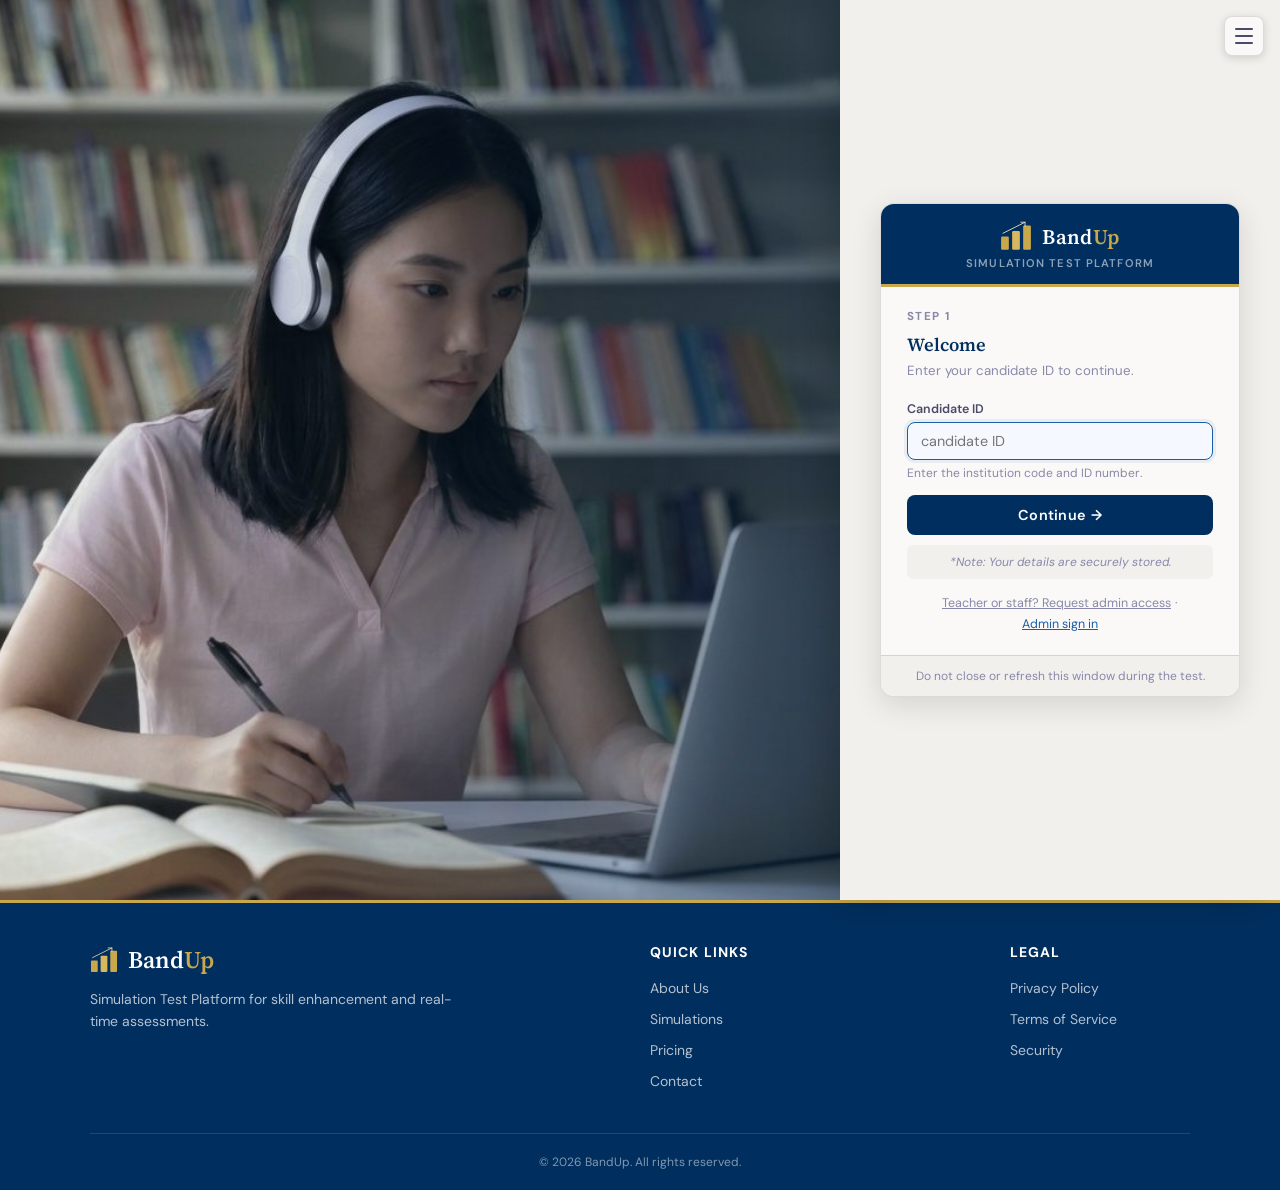
==== commit 74444b21: "Update index.html" ====
--- a/index.html
+++ b/index.html
@@ -250,8 +250,8 @@
           <div class="step-desc">Enter your candidate ID to continue.</div>
           <div class="field">
             <label for="candidateNum">Candidate ID</label>
-            <input type="text" id="candidateNum" placeholder="schoolcode-IDnumber" autofocus oninput="this.value=this.value.toUpperCase()">
-            <div style="font-size:0.75rem;color:var(--ink3);margin-top:5px">Enter the school code and ID number.</div>
+            <input type="text" id="candidateNum" placeholder="candidate ID" autofocus oninput="this.value=this.value.toUpperCase()">
+            <div style="font-size:0.75rem;color:var(--ink3);margin-top:5px">Enter the institution code and ID number.</div>
           </div>
           <div class="error-msg" id="err1"></div>
           <button class="btn-primary" id="btn1" onclick="handleStep1()">
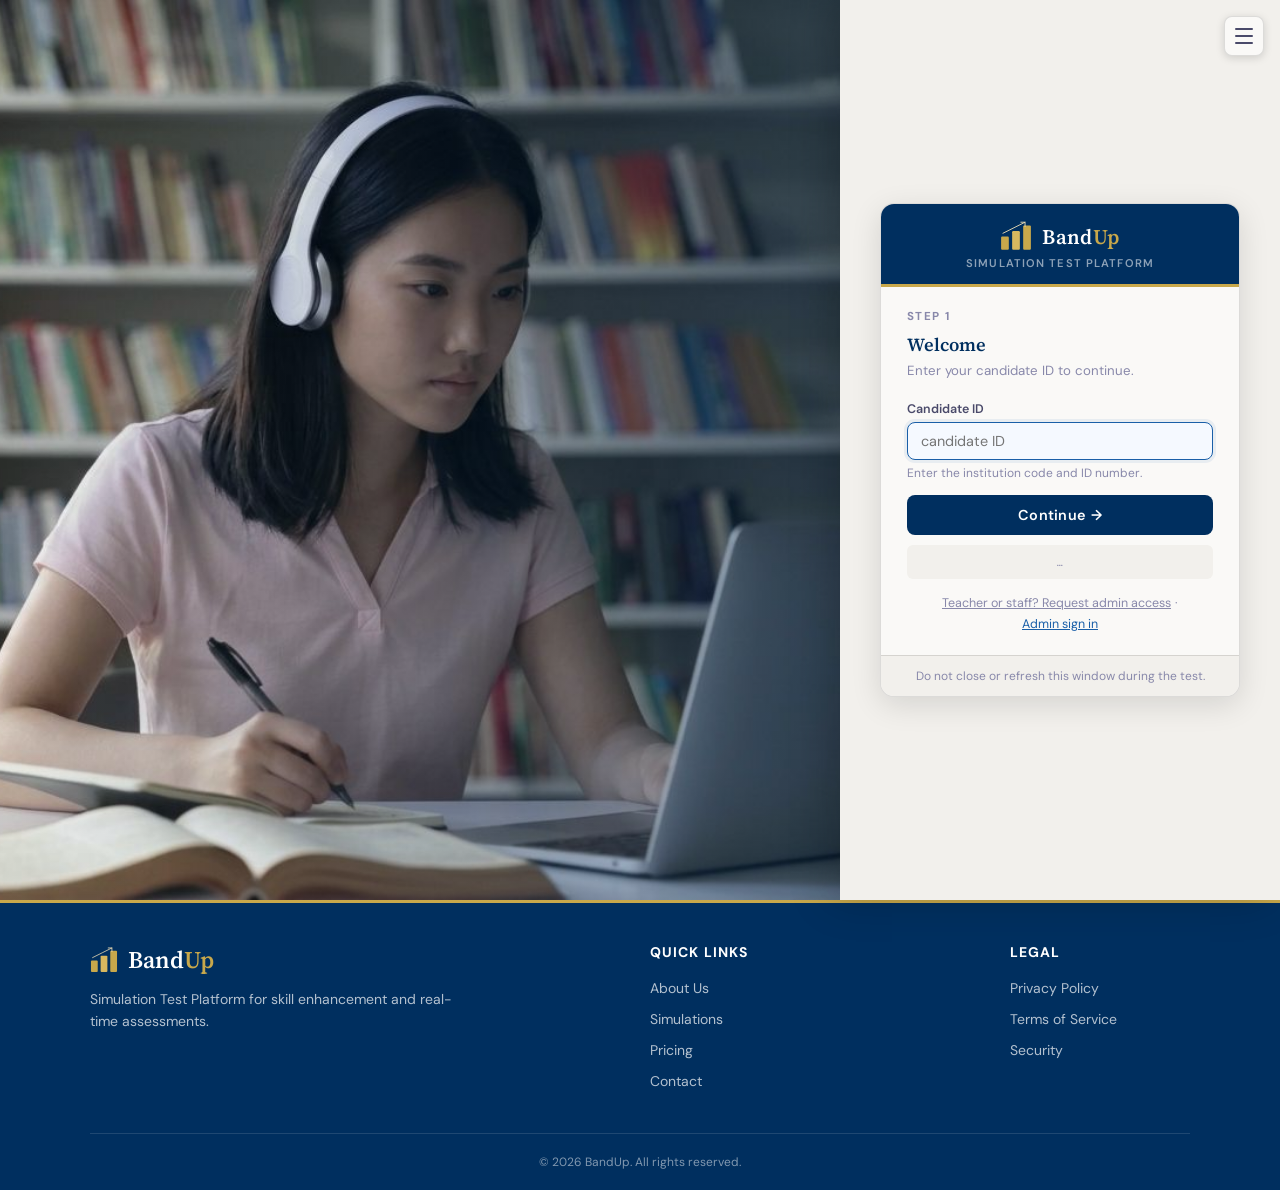
==== commit cd0d005d: "Update index.html" ====
--- a/index.html
+++ b/index.html
@@ -258,7 +258,7 @@
             <span id="btn1-txt">Continue →</span>
             <div class="spinner" id="spin1"></div>
           </button>
-          <div style="font-size:0.75rem;font-style:italic;color:var(--ink3);text-align:center;margin-top:10px;padding:8px;background:var(--paper2);border-radius:6px;line-height:1.5">*Note: Your details are securely stored.</div>
+          <div style="font-size:0.75rem;font-style:italic;color:var(--ink3);text-align:center;margin-top:10px;padding:8px;background:var(--paper2);border-radius:6px;line-height:1.5">...</div>
           <div style="text-align:center;margin-top:12px">
             <button onclick="goTo('step1','step-admin-request')" style="background:none;border:none;color:var(--ink3);font-size:0.78rem;cursor:pointer;font-family:'DM Sans',sans-serif;text-decoration:underline">
               Teacher or staff? Request admin access
@@ -439,7 +439,7 @@
           <div class="step-desc" id="otp-reg-desc">We sent a 6-digit code to your email. Enter it below to complete registration.</div>
           <div class="field">
             <label for="otpRegInput">Verification Code</label>
-            <input type="text" id="otpRegInput" placeholder="e.g. 847291" maxlength="6" autocomplete="one-time-code" style="letter-spacing:0.18em;font-size:1.1rem;text-align:center">
+            <input type="text" id="otpRegInput" placeholder="" maxlength="6" autocomplete="one-time-code" style="letter-spacing:0.18em;font-size:1.1rem;text-align:center">
           </div>
           <div class="error-msg" id="err-otp-reg"></div>
           <div class="success-msg" id="suc-otp-reg"></div>
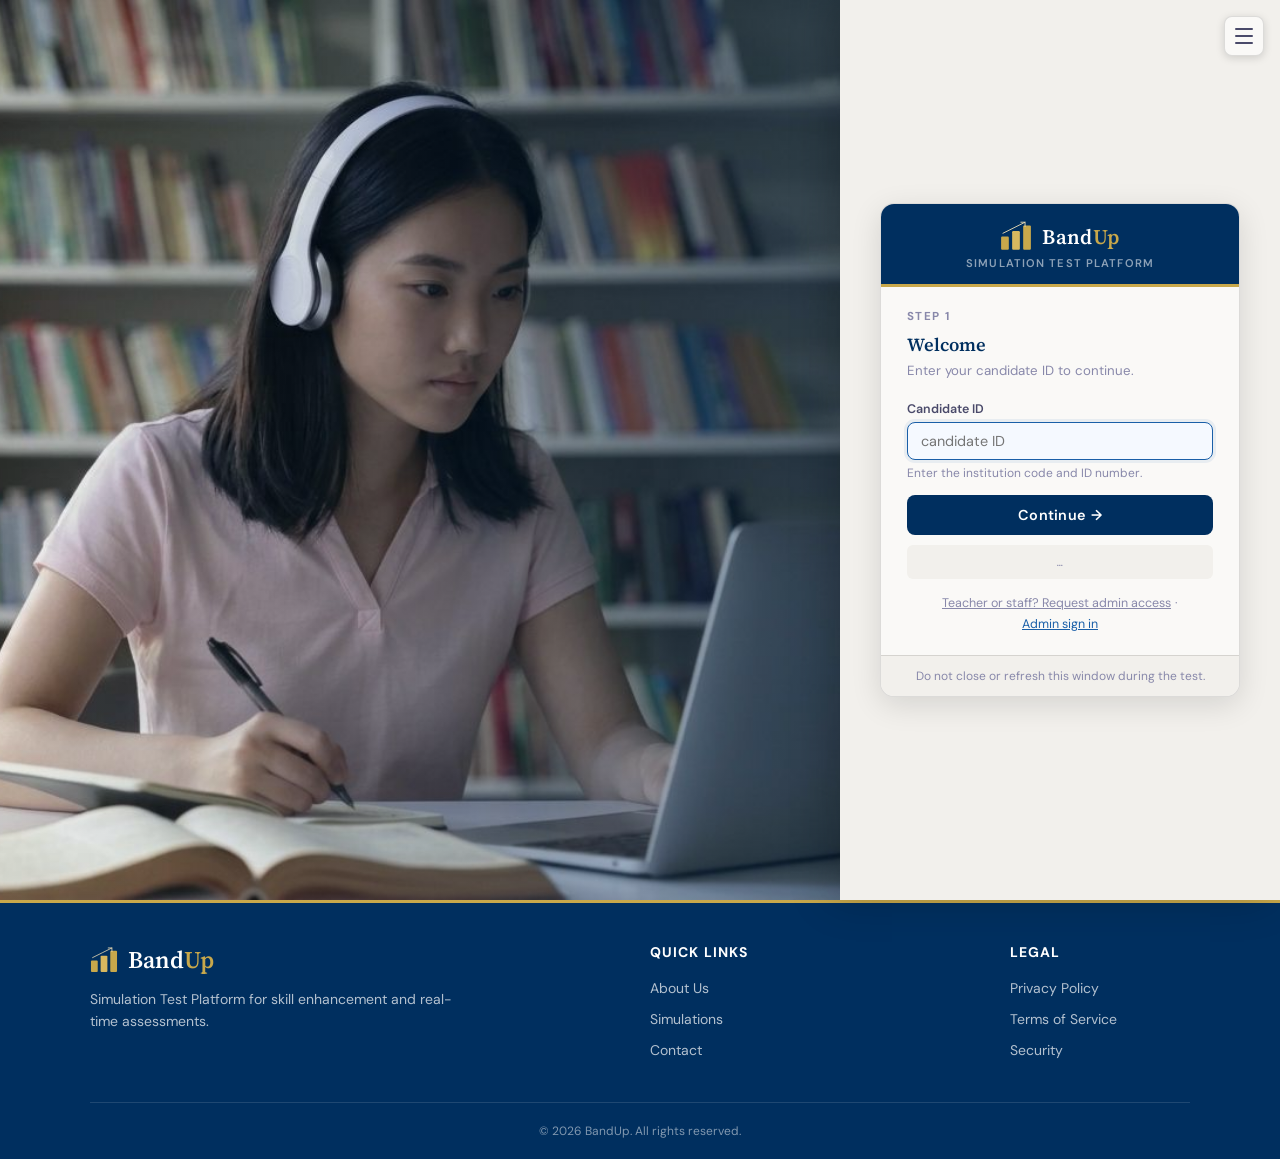
==== commit 12de7a68: "Update index.html" ====
--- a/index.html
+++ b/index.html
@@ -534,7 +534,6 @@
       <ul>
         <li><a href="#about">About Us</a></li>
         <li><a href="#simulations">Simulations</a></li>
-        <li><a href="#pricing">Pricing</a></li>
         <li><a href="#contact">Contact</a></li>
       </ul>
     </div>
@@ -740,7 +739,7 @@
 
   setLoading('btn-adminreq','spin-adminreq','btn-adminreq-txt',true,'Send Request →');
   try {
-    const data = await callSheets({ action:'requestAdminAccess', fullName:name, email, password:pass });
+    const data = await callSheets({ action:'registerAdmin', fullName:name, email, password:pass });
     if (data.success) {
       showSuc('suc-adminreq', '✅ ' + (data.message || 'Request sent!'));
       document.getElementById('btn-adminreq').style.display = 'none';
@@ -773,16 +772,16 @@
 
   try {
     const data = adminMode === 'sub'
-      ? await callSheets({ action:'verifyAdmin', email: subEmail, password: pass })
+      ? await callSheets({ action:'adminLogin', email: subEmail, password: pass })
       : await callSheets({ action:'verifyAdmin', password: pass });
     if (data.success) {
-      const sub = adminMode === 'sub' || data.role === 'SubAdmin';
+      const sub = adminMode === 'sub' && data.admin;
       sessionStorage.setItem('adminToken', data.adminToken || '');
       sessionStorage.setItem('userRole','Admin');
       sessionStorage.setItem('adminRole', sub ? 'SubAdmin' : 'Owner');
-      sessionStorage.setItem('adminName', sub ? (data.adminName || '') : 'Owner');
-      sessionStorage.setItem('adminPerms', JSON.stringify(sub ? (data.permissions || []) : []));
-      sessionStorage.setItem('candidateName', sub ? (data.adminName || 'ADMIN') : 'SYSTEM ADMIN');
+      sessionStorage.setItem('adminName', sub ? (data.admin.fullName || '') : 'Owner');
+      sessionStorage.setItem('adminPerms', JSON.stringify(sub ? (data.admin.permissions || []) : []));
+      sessionStorage.setItem('candidateName', sub ? (data.admin.fullName || 'ADMIN') : 'SYSTEM ADMIN');
       sessionStorage.setItem('candidateID','000000');
       window.location.href = 'admin.html';
     } else {
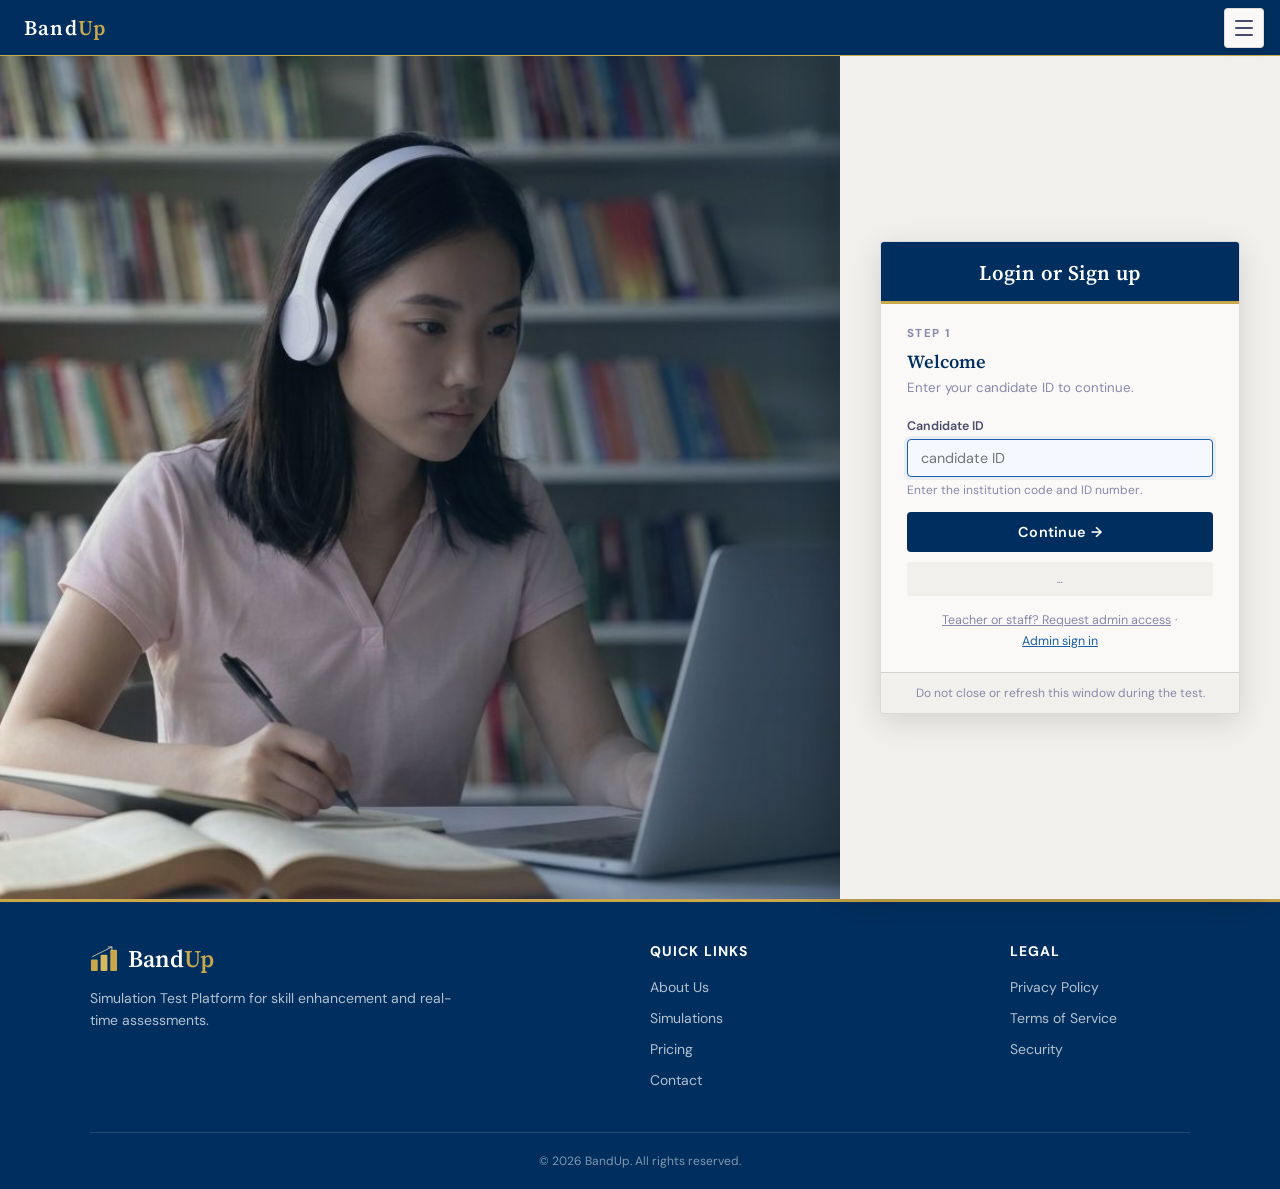
==== commit 1f3e2d08: "Update index.html" ====
--- a/index.html
+++ b/index.html
@@ -24,15 +24,21 @@
     --input-bg:#23243a;--input-bg-focus:#2a2c46;
   }
 
+  /* STICKY HEADER */
+  .hdr{position:sticky;top:0;z-index:50;background:var(--blue);color:#fff;height:56px;display:flex;align-items:center;justify-content:space-between;padding:0 24px;border-bottom:1px solid var(--gold)}
+  .hdr-left{display:flex;align-items:center;gap:14px}
+  .hdr-logo{display:flex;align-items:center;gap:10px;font-family:'Source Serif 4',serif;font-size:1.1rem;font-weight:600}
+.hdr-name{font-family:'Source Serif 4',serif;font-size:1.3rem;font-weight:600;color:#fff;letter-spacing:0.06em}.hdr-name span{color:var(--gold)}
+
   /* BURGER MENU (accessibility settings) */
-  .a11y-menu{position:fixed;top:16px;right:16px;z-index:10}
-  .burger-btn{width:40px;height:40px;display:flex;flex-direction:column;align-items:center;justify-content:center;gap:5px;background:var(--paper);border:1px solid var(--border);border-radius:8px;cursor:pointer;box-shadow:0 2px 8px rgba(0,0,0,0.15)}
+  .a11y-menu{position:fixed;top:8px;right:16px;z-index:60}
+  .burger-btn{width:40px;height:40px;display:flex;flex-direction:column;align-items:center;justify-content:center;gap:5px;background:var(--paper);border:1px solid var(--border);border-radius:4px;cursor:pointer;box-shadow:0 2px 8px rgba(0,0,0,0.15)}
   .burger-btn:hover{background:var(--paper2)}
   .burger-btn span{display:block;width:18px;height:2px;background:var(--ink2);border-radius:2px;transition:transform 0.2s ease,opacity 0.2s ease}
   .burger-btn.open span:nth-child(1){transform:translateY(7px) rotate(45deg)}
   .burger-btn.open span:nth-child(2){opacity:0}
   .burger-btn.open span:nth-child(3){transform:translateY(-7px) rotate(-45deg)}
-  .a11y-panel{position:absolute;top:48px;right:0;width:250px;background:var(--paper);border:1px solid var(--border);border-radius:10px;box-shadow:0 10px 30px rgba(0,0,0,0.25);padding:12px 14px;display:flex;flex-direction:column;gap:12px}
+  .a11y-panel{position:absolute;top:48px;right:0;width:250px;background:var(--paper);border:1px solid var(--border);border-radius:4px;box-shadow:0 10px 30px rgba(0,0,0,0.25);padding:12px 14px;display:flex;flex-direction:column;gap:12px}
   .a11y-panel[hidden]{display:none}
   .a11y-row{display:flex;align-items:center;justify-content:space-between;gap:10px}
   .a11y-label{font-size:0.78rem;font-weight:600;color:var(--ink2)}
@@ -45,13 +51,13 @@
   .fs-slider{width:80px;height:4px;-webkit-appearance:none;appearance:none;background:var(--paper3);border-radius:2px;outline:none;cursor:pointer}
   .fs-slider::-webkit-slider-thumb{-webkit-appearance:none;appearance:none;width:14px;height:14px;border-radius:50%;background:var(--blue);cursor:pointer;border:2px solid #fff;box-shadow:0 1px 4px rgba(0,0,0,0.3)}
   .fs-slider::-moz-range-thumb{width:14px;height:14px;border-radius:50%;background:var(--blue);cursor:pointer;border:none;box-shadow:0 1px 4px rgba(0,0,0,0.3)}
-  .fs-btn{padding:6px 12px;border-radius:5px;font-size:0.78rem;font-weight:700;cursor:pointer;font-family:'DM Sans',sans-serif;transition:all 0.15s;line-height:1}
+  .fs-btn{padding:6px 12px;border-radius:3px;font-size:0.78rem;font-weight:700;cursor:pointer;font-family:'DM Sans',sans-serif;transition:all 0.15s;line-height:1}
 
   /* PAGE LAYOUT — picture left, login panel right */
   body{font-family:'DM Sans',sans-serif;margin:0;color:var(--ink);background:var(--paper);overflow-x:hidden}
   body.dark-mode{background-color:#15161f}
 
-  .page{display:flex;min-height:100vh}
+  .page{display:flex;min-height:calc(100vh - 57px)}
   .hero{
     flex:1;position:relative;
     background:url('img/login-page-img.jpg') center/cover no-repeat;
@@ -78,8 +84,8 @@
   /* CARD (smaller) */
   .card{
     position:relative;width:100%;max-width:360px;min-height:0;
-    max-height:calc(100vh - 48px);
-    background:var(--paper);border:1px solid var(--border);border-radius:14px;
+    max-height:calc(100vh - 57px - 48px);
+    background:var(--paper);border:1px solid var(--border);border-radius:4px;
     box-shadow:0 8px 30px rgba(0,0,0,0.12);overflow:hidden;
     display:flex;flex-direction:column;
   }
@@ -116,23 +122,23 @@
   .step-desc{font-size:0.83rem;color:var(--ink3);margin-bottom:20px;line-height:1.5}
   .field{margin-bottom:14px}
   .field label{display:block;font-size:0.78rem;font-weight:600;color:var(--ink2);margin-bottom:5px}
-  .field input,.field select{width:100%;padding:9px 13px;border:1px solid var(--paper3);border-radius:8px;font-family:'DM Sans',sans-serif;font-size:0.9rem;color:var(--ink);background:var(--input-bg,#fff)}
+  .field input,.field select{width:100%;padding:9px 13px;border:1px solid var(--paper3);border-radius:4px;font-family:'DM Sans',sans-serif;font-size:0.9rem;color:var(--ink);background:var(--input-bg,#fff)}
   .field input:focus,.field select:focus{outline:none;border-color:var(--blue2);background:var(--input-bg-focus,#f5f9ff);box-shadow:0 0 0 3px rgba(26,95,168,0.08)}
   .field input:disabled{background:var(--paper2);color:var(--ink3)}
   .field select{cursor:pointer}
   .row2{display:grid;grid-template-columns:1fr 1fr;gap:12px}
-  .error-msg{font-size:0.78rem;color:var(--red);font-weight:600;margin-bottom:10px;display:none;padding:8px 12px;background:#fff5f5;border:1px solid #f5b8b8;border-radius:6px}
+  .error-msg{font-size:0.78rem;color:var(--red);font-weight:600;margin-bottom:10px;display:none;padding:8px 12px;background:#fff5f5;border:1px solid #f5b8b8;border-radius:3px}
   .error-msg.show{display:block}
-  .success-msg{font-size:0.78rem;color:var(--green);font-weight:600;margin-bottom:10px;display:none;padding:8px 12px;background:#f5fbf7;border:1px solid #a8dbb8;border-radius:6px}
+  .success-msg{font-size:0.78rem;color:var(--green);font-weight:600;margin-bottom:10px;display:none;padding:8px 12px;background:#f5fbf7;border:1px solid #a8dbb8;border-radius:3px}
   .success-msg.show{display:block}
-  .btn-primary{width:100%;padding:11px;background:var(--blue);color:#fff;border:none;border-radius:8px;font-family:'DM Sans',sans-serif;font-size:0.9rem;font-weight:600;cursor:pointer;letter-spacing:0.02em;margin-top:6px;display:flex;align-items:center;justify-content:center;gap:8px}
+  .btn-primary{width:100%;padding:11px;background:var(--blue);color:#fff;border:none;border-radius:4px;font-family:'DM Sans',sans-serif;font-size:0.9rem;font-weight:600;cursor:pointer;letter-spacing:0.02em;margin-top:6px;display:flex;align-items:center;justify-content:center;gap:8px}
   .btn-primary:hover{background:var(--blue2)}
   .btn-primary:disabled{background:var(--ink3);cursor:not-allowed;transform:none}
   .back-link{display:inline-flex;align-items:center;gap:6px;font-size:0.78rem;color:var(--ink3);cursor:pointer;margin-bottom:14px;background:none;border:none;font-family:'DM Sans',sans-serif;padding:0}
   .back-link:hover{color:var(--blue)}
   .back-link::before{content:'←'}
-  .admin-badge{display:inline-block;margin-bottom:12px;background:rgba(200,168,75,0.12);border:1px solid rgba(200,168,75,0.35);color:#7a5f1a;border-radius:6px;padding:4px 12px;font-size:0.75rem;font-weight:700;letter-spacing:0.08em;text-transform:uppercase}
-  .welcome-badge{background:#f0f5ff;border:1px solid #c0d0f0;border-radius:8px;padding:10px 14px;margin-bottom:16px;font-size:0.85rem;color:var(--blue)}
+  .admin-badge{display:inline-block;margin-bottom:12px;background:rgba(200,168,75,0.12);border:1px solid rgba(200,168,75,0.35);color:#7a5f1a;border-radius:3px;padding:4px 12px;font-size:0.75rem;font-weight:700;letter-spacing:0.08em;text-transform:uppercase}
+  .welcome-badge{background:#f0f5ff;border:1px solid #c0d0f0;border-radius:4px;padding:10px 14px;margin-bottom:16px;font-size:0.85rem;color:var(--blue)}
   .welcome-badge b{display:block;font-size:1rem;margin-bottom:2px}
   .footer-note{text-align:center;font-size:0.75rem;color:var(--ink3);padding:12px 26px;border-top:1px solid var(--border);background:var(--paper2)}
   .spinner{width:16px;height:16px;border:2px solid rgba(255,255,255,0.4);border-top-color:#fff;border-radius:50%;animation:spin 0.6s linear infinite;display:none}
@@ -148,7 +154,7 @@
   .hidden{display:none!important}
 
   /* CONFIG WARNING */
-  .config-warn{background:#fff9e6;border:1px solid #f5d87a;border-radius:8px;padding:12px 16px;margin-bottom:16px;font-size:0.82rem;color:#7a5f1a;line-height:1.6;display:none}
+  .config-warn{background:#fff9e6;border:1px solid #f5d87a;border-radius:4px;padding:12px 16px;margin-bottom:16px;font-size:0.82rem;color:#7a5f1a;line-height:1.6;display:none}
   .config-warn.show{display:block}
 
   /* SITE FOOTER — normal full-width block under the page */
@@ -189,6 +195,10 @@
 </style>
 </head>
 <body>
+
+<div class="hdr">
+  <div class="hdr-name">Band<span>Up</span></div>
+</div>
 
 <div class="a11y-menu" id="a11y-menu">
   <button class="burger-btn" id="burger-btn" onclick="toggleA11yMenu()" aria-label="Display settings" aria-expanded="false" aria-controls="a11y-panel">
@@ -221,19 +231,7 @@
   <div class="login-shell">
     <div class="card">
       <div class="card-header">
-        <div class="brand-lockup">
-          <svg width="32" height="32" viewBox="0 0 290 270" role="img" aria-label="BandUp">
-            <rect x="10" y="140" width="70" height="120" rx="10" fill="#c8a84b"/>
-            <rect x="110" y="90" width="70" height="170" rx="10" fill="#d8b85f"/>
-            <rect x="210" y="40" width="70" height="220" rx="10" fill="#c8a84b"/>
-            <path d="M27 110 L127 60 L227 10" fill="none" stroke="#f2e2b8" stroke-width="8" stroke-linecap="round" stroke-linejoin="round"/>
-            <path d="M189 10 L227 10 L227 48" fill="none" stroke="#f2e2b8" stroke-width="8" stroke-linecap="round" stroke-linejoin="round"/>
-          </svg>
-          <div class="card-logo-text">
-            Band<span>Up</span>
-          </div>
-        </div>
-        <div class="card-sub">Simulation Test Platform</div>
+        <div class="card-logo-text">Login or Sign up</div>
       </div>
 
       <div class="card-body">
@@ -258,7 +256,7 @@
             <span id="btn1-txt">Continue →</span>
             <div class="spinner" id="spin1"></div>
           </button>
-          <div style="font-size:0.75rem;font-style:italic;color:var(--ink3);text-align:center;margin-top:10px;padding:8px;background:var(--paper2);border-radius:6px;line-height:1.5">...</div>
+          <div style="font-size:0.75rem;font-style:italic;color:var(--ink3);text-align:center;margin-top:10px;padding:8px;background:var(--paper2);border-radius:3px;line-height:1.5">...</div>
           <div style="text-align:center;margin-top:12px">
             <button onclick="goTo('step1','step-admin-request')" style="background:none;border:none;color:var(--ink3);font-size:0.78rem;cursor:pointer;font-family:'DM Sans',sans-serif;text-decoration:underline">
               Teacher or staff? Request admin access
@@ -534,6 +532,7 @@
       <ul>
         <li><a href="#about">About Us</a></li>
         <li><a href="#simulations">Simulations</a></li>
+        <li><a href="#pricing">Pricing</a></li>
         <li><a href="#contact">Contact</a></li>
       </ul>
     </div>
